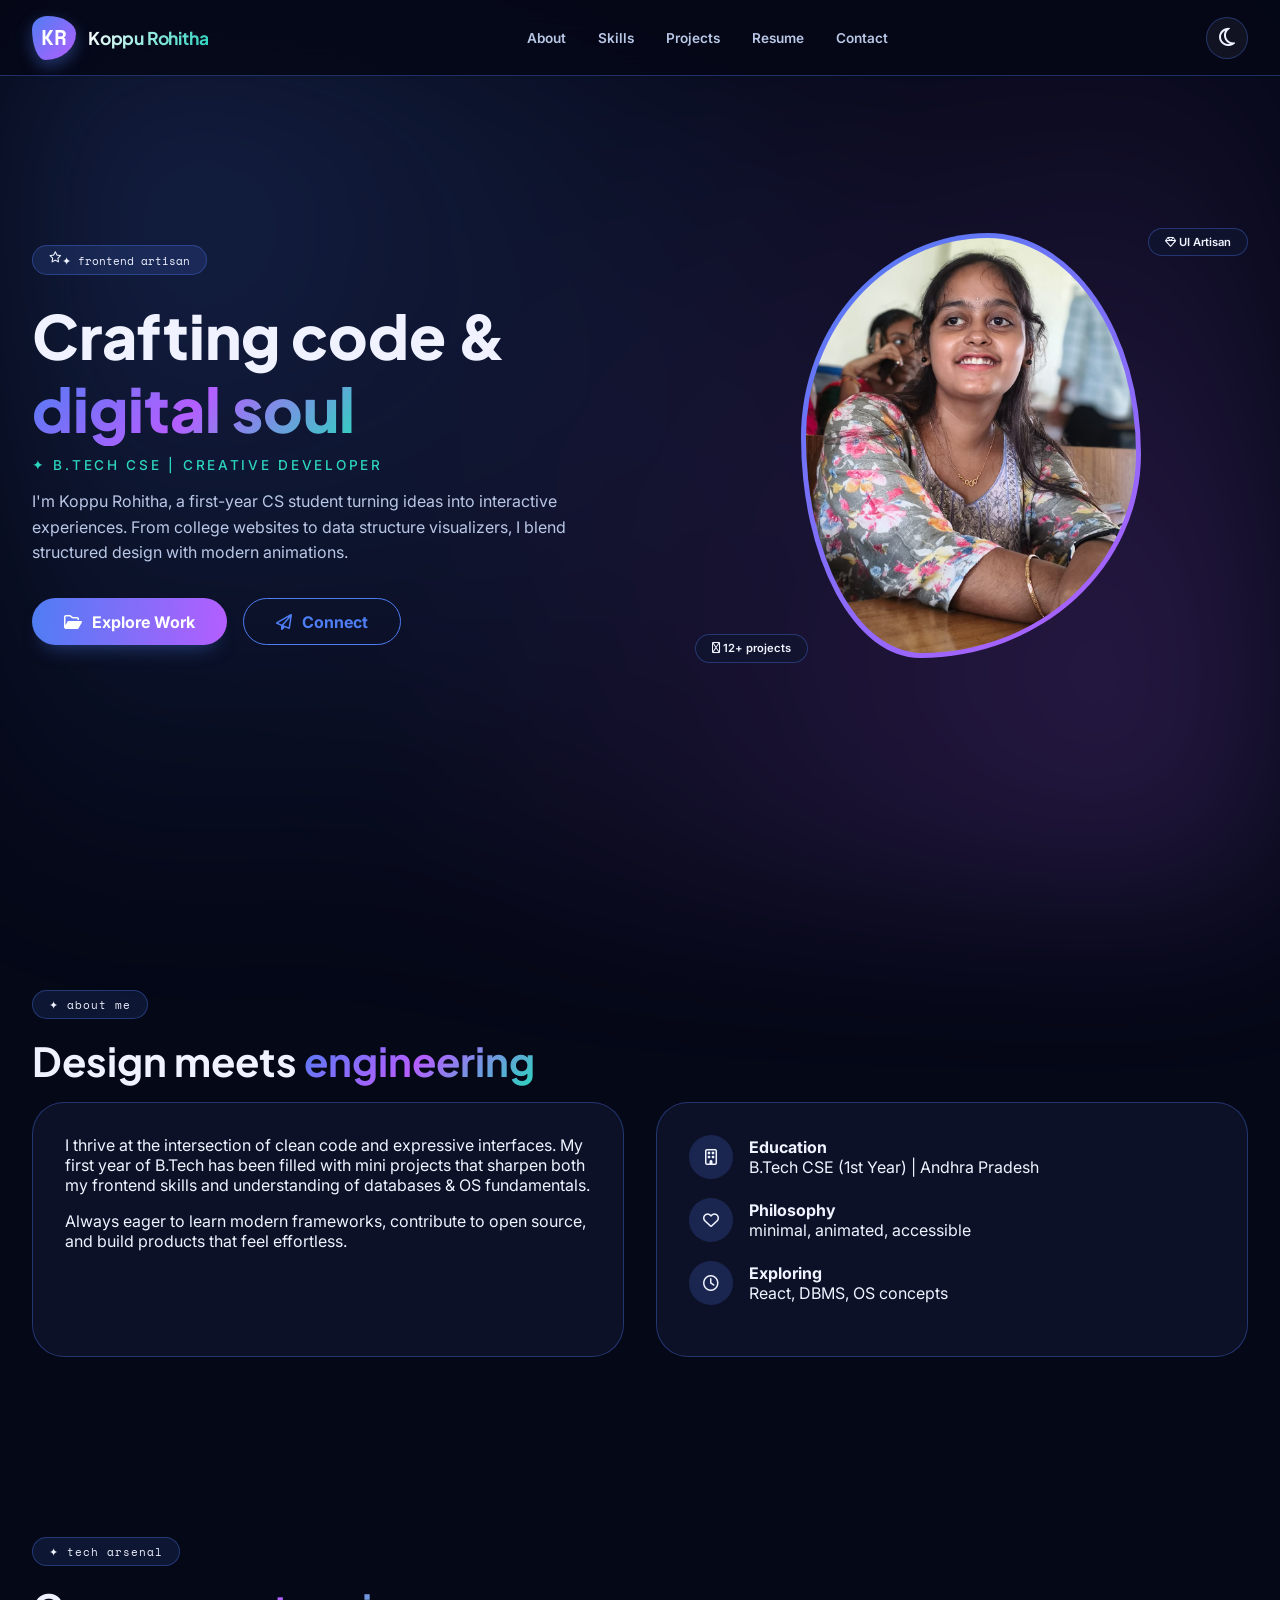
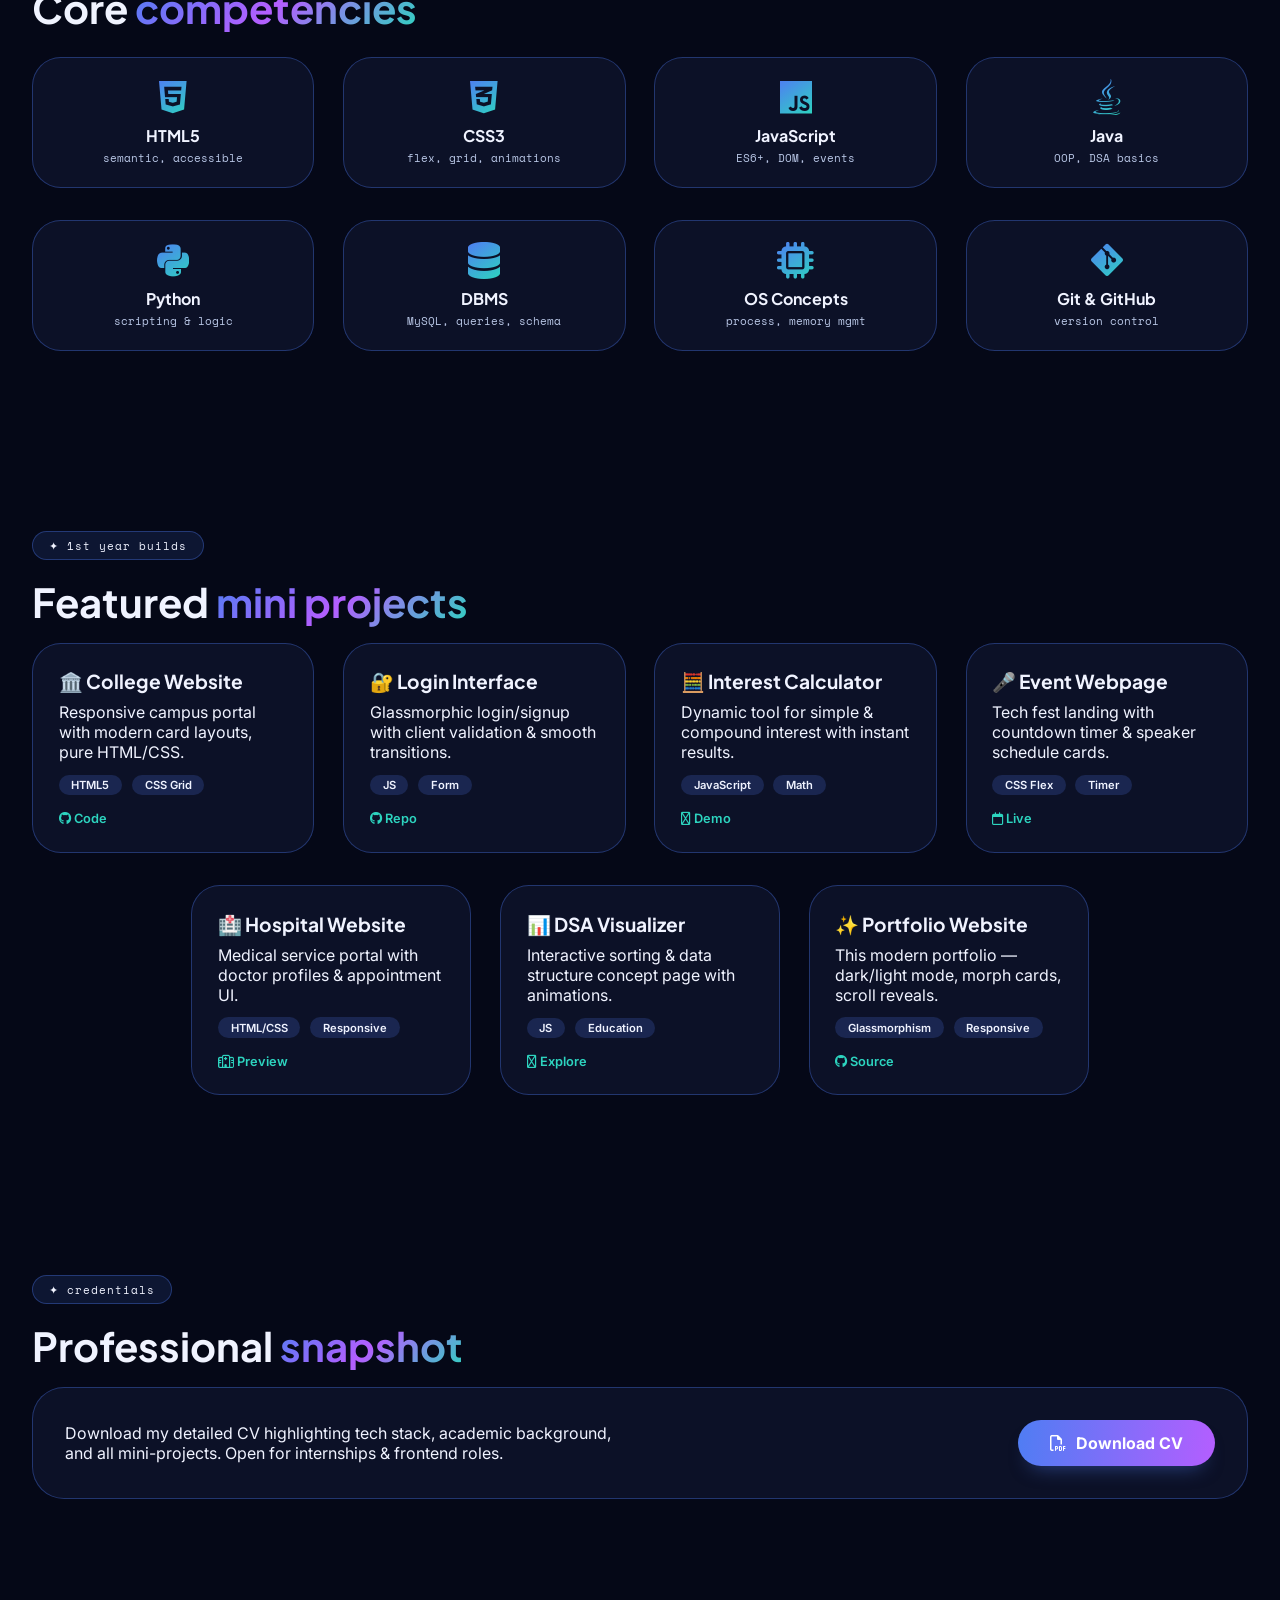
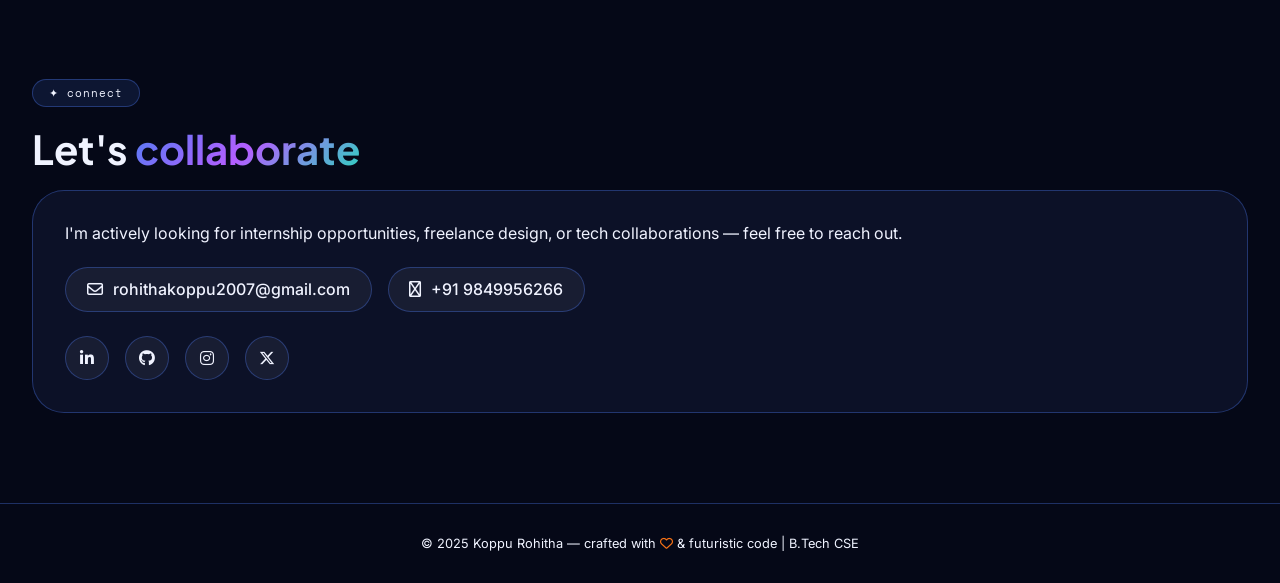
==== index.html @ 9c71c868 "Rename pro4.html to index.html" ====
<!DOCTYPE html>
<html lang="en">
<head>
  <meta charset="UTF-8">
  <meta name="viewport" content="width=device-width, initial-scale=1.0, viewport-fit=cover">
  <title>Koppu Rohitha | Visionary Portfolio</title>
  <!-- Fonts: modern mix (Plus Jakarta Sans for headings, Inter for body, Space Mono for tech) -->
  <link href="https://fonts.googleapis.com/css2?family=Inter:opsz,wght@14..32,300;14..32,400;14..32,500;14..32,600;14..32,700&family=Plus+Jakarta+Sans:wght@400;500;600;700;800&family=Space+Mono:wght@400;700&display=swap" rel="stylesheet">
  <link rel="stylesheet" href="https://cdnjs.cloudflare.com/ajax/libs/font-awesome/6.5.1/css/all.min.css">
  <style>
    * {
      margin: 0;
      padding: 0;
      box-sizing: border-box;
    }

    :root {
      --bg-deep: #050817;
      --bg-surface: #0c0f24;
      --card-bg: rgba(16, 22, 48, 0.7);
      --accent-primary: #4f7df3;
      --accent-glow: #b45eff;
      --accent-soft: #2dd4bf;
      --text-light: #f0f3ff;
      --text-muted: #b9c7e6;
      --border-light: rgba(79, 125, 243, 0.35);
      --nav-blur: rgba(5, 8, 23, 0.85);
      --shadow-xl: 0 20px 35px -10px rgba(0, 0, 0, 0.5);
      --transition: all 0.3s cubic-bezier(0.2, 0.9, 0.4, 1.1);
    }

    body.light {
      --bg-deep: #f1f5fe;
      --bg-surface: #ffffff;
      --card-bg: rgba(255, 255, 255, 0.9);
      --accent-primary: #3b5bdb;
      --accent-glow: #8b5cf6;
      --accent-soft: #0d9488;
      --text-light: #0f172a;
      --text-muted: #2c3e66;
      --border-light: rgba(59, 91, 219, 0.3);
      --nav-blur: rgba(241, 245, 254, 0.85);
    }

    body {
      font-family: 'Inter', sans-serif;
      background: var(--bg-deep);
      color: var(--text-light);
      transition: background 0.3s, color 0.2s;
      overflow-x: hidden;
      scroll-behavior: smooth;
    }

    /* animated background orbs */
    .orb-bg {
      position: fixed;
      width: 100%;
      height: 100%;
      top: 0;
      left: 0;
      z-index: 0;
      pointer-events: none;
      background: radial-gradient(circle at 15% 25%, rgba(79, 125, 243, 0.2), transparent 55%),
                  radial-gradient(circle at 88% 75%, rgba(180, 94, 255, 0.2), transparent 60%);
      filter: blur(85px);
    }

    .container {
      max-width: 1280px;
      margin: 0 auto;
      padding: 0 2rem;
      position: relative;
      z-index: 2;
    }

    /* navbar */
    .navbar {
      position: fixed;
      top: 0;
      left: 0;
      width: 100%;
      backdrop-filter: blur(20px);
      background: var(--nav-blur);
      border-bottom: 1px solid var(--border-light);
      z-index: 100;
      transition: var(--transition);
    }

    .nav-container {
      display: flex;
      justify-content: space-between;
      align-items: center;
      height: 75px;
    }

    .logo {
      display: flex;
      align-items: center;
      gap: 12px;
    }

    .logo-symbol {
      width: 44px;
      height: 44px;
      background: linear-gradient(135deg, var(--accent-primary), var(--accent-glow));
      border-radius: 35% 65% 70% 30% / 30% 40% 60% 70%;
      display: flex;
      align-items: center;
      justify-content: center;
      font-weight: 800;
      font-size: 1.3rem;
      font-family: 'Space Mono', monospace;
      color: white;
      box-shadow: 0 6px 16px rgba(79, 125, 243, 0.4);
    }

    .logo-text {
      font-weight: 700;
      letter-spacing: -0.2px;
      font-size: 1.1rem;
      background: linear-gradient(120deg, #fff, var(--accent-soft));
      -webkit-background-clip: text;
      background-clip: text;
      color: transparent;
      font-family: 'Plus Jakarta Sans', sans-serif;
    }

    .nav-links {
      display: flex;
      gap: 2rem;
    }

    .nav-links a {
      text-decoration: none;
      font-weight: 600;
      font-size: 0.85rem;
      color: var(--text-muted);
      transition: 0.2s;
      font-family: 'Inter', sans-serif;
    }

    .nav-links a:hover {
      color: var(--accent-primary);
    }

    .theme-toggle {
      background: rgba(255, 255, 255, 0.05);
      border: 1px solid var(--border-light);
      border-radius: 60px;
      width: 42px;
      height: 42px;
      display: flex;
      align-items: center;
      justify-content: center;
      cursor: pointer;
      font-size: 1.3rem;
      transition: 0.2s;
    }

    /* hero */
    .hero {
      min-height: 100vh;
      display: flex;
      align-items: center;
      padding-top: 80px;
    }

    .hero-grid {
      display: grid;
      grid-template-columns: 1fr 0.9fr;
      gap: 3rem;
      align-items: center;
    }

    .hero-badge {
      display: inline-flex;
      background: rgba(79, 125, 243, 0.15);
      padding: 0.35rem 1rem;
      border-radius: 60px;
      font-size: 0.7rem;
      border: 1px solid var(--border-light);
      font-family: 'Space Mono', monospace;
      margin-bottom: 1.5rem;
    }

    .hero-name {
      font-size: clamp(2.3rem, 6vw, 3.8rem);
      font-weight: 800;
      line-height: 1.2;
      margin-bottom: 0.75rem;
      font-family: 'Plus Jakarta Sans', sans-serif;
    }

    .gradient-text {
      background: linear-gradient(135deg, var(--accent-primary), var(--accent-glow), var(--accent-soft));
      -webkit-background-clip: text;
      background-clip: text;
      color: transparent;
    }

    .hero-role {
      font-size: 0.85rem;
      letter-spacing: 0.2em;
      text-transform: uppercase;
      color: var(--accent-soft);
      font-weight: 500;
      margin-bottom: 1rem;
    }

    .hero-desc {
      color: var(--text-muted);
      line-height: 1.6;
      margin-bottom: 2rem;
      max-width: 90%;
    }

    .btn-group {
      display: flex;
      gap: 1rem;
      flex-wrap: wrap;
    }

    .btn {
      padding: 0.8rem 2rem;
      border-radius: 50px;
      font-weight: 700;
      transition: 0.25s;
      text-decoration: none;
      display: inline-flex;
      align-items: center;
      gap: 10px;
      border: none;
      cursor: pointer;
      font-family: 'Inter', sans-serif;
    }

    .btn-primary {
      background: linear-gradient(95deg, var(--accent-primary), var(--accent-glow));
      color: white;
      box-shadow: 0 12px 20px -12px rgba(79, 125, 243, 0.5);
    }

    .btn-primary:hover {
      transform: translateY(-3px);
    }

    .btn-outline {
      border: 1.5px solid var(--accent-primary);
      background: transparent;
      color: var(--accent-primary);
    }

    .btn-outline:hover {
      background: rgba(79, 125, 243, 0.1);
    }

    /* morph image */
    .hero-media {
      position: relative;
    }

    .morph-card {
      width: 100%;
      max-width: 340px;
      margin: 0 auto;
      aspect-ratio: 4/5;
      background: linear-gradient(145deg, var(--accent-primary), var(--accent-glow));
      border-radius: 55% 45% 65% 35% / 48% 52% 48% 52%;
      padding: 5px;
      animation: float 5s ease-in-out infinite;
    }

    .morph-inner {
      width: 100%;
      height: 100%;
      border-radius: inherit;
      background: var(--bg-surface);
      overflow: hidden;
    }

    .morph-inner img {
      width: 100%;
      height: 100%;
      object-fit: cover;
    }

    @keyframes float {
      0% { transform: translateY(0px); }
      50% { transform: translateY(-10px); }
      100% { transform: translateY(0px); }
    }

    .floating-badge {
      position: absolute;
      background: var(--card-bg);
      backdrop-filter: blur(12px);
      border-radius: 40px;
      padding: 0.4rem 1rem;
      font-size: 0.7rem;
      border: 1px solid var(--border-light);
      font-weight: 600;
    }

    .badge-1 { top: -5px; right: 0px; }
    .badge-2 { bottom: -5px; left: 0px; }

    /* sections */
    section {
      padding: 90px 0;
    }

    .section-chip {
      display: inline-block;
      padding: 0.3rem 1rem;
      border-radius: 40px;
      background: rgba(79, 125, 243, 0.12);
      border: 1px solid var(--border-light);
      font-size: 0.7rem;
      font-family: 'Space Mono', monospace;
      letter-spacing: 1px;
      margin-bottom: 1rem;
    }

    .section-title {
      font-size: clamp(1.8rem, 4vw, 2.5rem);
      font-weight: 700;
      margin-bottom: 1rem;
      font-family: 'Plus Jakarta Sans', sans-serif;
    }

    /* about grid */
    .about-flex {
      display: grid;
      grid-template-columns: 1fr 1fr;
      gap: 2rem;
    }

    .glass-card {
      background: var(--card-bg);
      backdrop-filter: blur(14px);
      border-radius: 2rem;
      padding: 2rem;
      border: 1px solid var(--border-light);
      transition: transform 0.2s;
    }

    .glass-card:hover {
      transform: translateY(-5px);
    }

    .info-row {
      display: flex;
      align-items: center;
      gap: 1rem;
      margin-bottom: 1.2rem;
    }

    .info-icon {
      width: 44px;
      height: 44px;
      background: rgba(79, 125, 243, 0.2);
      border-radius: 30px;
      display: flex;
      align-items: center;
      justify-content: center;
    }

    /* SKILLS - EXACT 2 ROWS: 4 items each row using flex/grid */
    .skills-wrapper {
      display: flex;
      flex-direction: column;
      gap: 2rem;
      margin-top: 1.5rem;
    }

    .skill-row {
      display: grid;
      grid-template-columns: repeat(4, 1fr);
      gap: 1.8rem;
    }

    .skill-card {
      background: var(--card-bg);
      backdrop-filter: blur(8px);
      border: 1px solid var(--border-light);
      border-radius: 1.8rem;
      padding: 1.3rem 0.8rem;
      text-align: center;
      transition: all 0.2s;
    }

    .skill-card i {
      font-size: 2.3rem;
      background: linear-gradient(145deg, var(--accent-primary), var(--accent-soft));
      -webkit-background-clip: text;
      background-clip: text;
      color: transparent;
      margin-bottom: 0.6rem;
      display: inline-block;
    }

    .skill-card h4 {
      font-size: 1rem;
      font-weight: 700;
      margin-bottom: 0.2rem;
      font-family: 'Plus Jakarta Sans', sans-serif;
    }

    .skill-card p {
      font-size: 0.7rem;
      color: var(--text-muted);
      font-family: 'Space Mono', monospace;
    }

    /* PROJECTS: 4 in first row, then second row with 3 centered */
    .projects-container {
      display: flex;
      flex-direction: column;
      gap: 2rem;
      margin-top: 1rem;
    }

    .projects-row-top {
      display: grid;
      grid-template-columns: repeat(4, 1fr);
      gap: 1.8rem;
    }

    .projects-row-bottom {
      display: flex;
      justify-content: center;
      gap: 1.8rem;
      flex-wrap: wrap;
      max-width: 900px;
      margin: 0 auto;
      width: 100%;
    }

    .project-card {
      background: var(--card-bg);
      backdrop-filter: blur(12px);
      border-radius: 1.8rem;
      padding: 1.6rem;
      border: 1px solid var(--border-light);
      transition: 0.25s;
      width: 100%;
    }

    .projects-row-top .project-card {
      width: 100%;
    }

    .projects-row-bottom .project-card {
      flex: 1;
      min-width: 240px;
      max-width: 280px;
    }

    .project-card:hover {
      transform: translateY(-6px);
      border-color: var(--accent-primary);
    }

    .project-card h3 {
      font-size: 1.2rem;
      font-weight: 700;
      margin-bottom: 0.5rem;
      font-family: 'Plus Jakarta Sans', sans-serif;
    }

    .project-tags {
      display: flex;
      gap: 0.6rem;
      flex-wrap: wrap;
      margin: 0.8rem 0;
    }

    .tag {
      background: rgba(79, 125, 243, 0.2);
      border-radius: 40px;
      padding: 0.2rem 0.8rem;
      font-size: 0.7rem;
      font-weight: 600;
    }

    .project-links {
      display: flex;
      gap: 1rem;
      margin-top: 1rem;
    }

    .link-icon {
      text-decoration: none;
      color: var(--accent-soft);
      font-size: 0.8rem;
      font-weight: 600;
      transition: 0.2s;
    }

    /* resume & contact */
    .resume-card, .contact-card {
      background: var(--card-bg);
      backdrop-filter: blur(12px);
      border-radius: 2rem;
      padding: 2rem;
      border: 1px solid var(--border-light);
    }

    .resume-card {
      display: flex;
      justify-content: space-between;
      align-items: center;
      flex-wrap: wrap;
      gap: 1.5rem;
    }

    .contact-flex {
      display: flex;
      flex-wrap: wrap;
      gap: 1rem;
      margin: 1.5rem 0;
    }

    .contact-chip {
      background: rgba(255, 255, 255, 0.05);
      padding: 0.7rem 1.3rem;
      border-radius: 60px;
      display: inline-flex;
      align-items: center;
      gap: 10px;
      border: 1px solid var(--border-light);
      font-weight: 500;
    }

    .social-links {
      display: flex;
      gap: 1rem;
      margin-top: 1rem;
    }

    .social-icon {
      width: 44px;
      height: 44px;
      border-radius: 50%;
      background: rgba(255, 255, 255, 0.05);
      display: flex;
      align-items: center;
      justify-content: center;
      transition: 0.2s;
      color: var(--text-light);
      text-decoration: none;
      border: 1px solid var(--border-light);
    }

    .social-icon:hover {
      background: var(--accent-primary);
      transform: translateY(-3px);
    }

    footer {
      text-align: center;
      padding: 2rem;
      border-top: 1px solid var(--border-light);
      font-size: 0.8rem;
    }

    /* reveal animation */
    .reveal {
      opacity: 0;
      transform: translateY(30px);
      transition: opacity 0.7s ease, transform 0.6s ease;
    }
    .reveal.visible {
      opacity: 1;
      transform: translateY(0);
    }

    /* responsive */
    @media (max-width: 1000px) {
      .skill-row {
        grid-template-columns: repeat(2, 1fr);
        gap: 1.2rem;
      }
      .projects-row-top {
        grid-template-columns: repeat(2, 1fr);
      }
      .projects-row-bottom {
        flex-wrap: wrap;
      }
    }

    @media (max-width: 750px) {
      .skill-row {
        grid-template-columns: 1fr;
      }
      .projects-row-top {
        grid-template-columns: 1fr;
      }
      .hero-grid {
        grid-template-columns: 1fr;
        text-align: center;
      }
      .hero-desc { max-width: 100%; }
      .about-flex { grid-template-columns: 1fr; }
      .nav-links { display: none; }
      .resume-card { flex-direction: column; text-align: center; }
      .btn-group { justify-content: center; }
      .container { padding: 0 1.5rem; }
    }
  </style>
</head>
<body>
<div class="orb-bg"></div>

<nav class="navbar">
  <div class="container nav-container">
    <div class="logo">
      <div class="logo-symbol">KR</div>
      <div class="logo-text">Koppu Rohitha</div>
    </div>
    <div class="nav-links">
      <a href="#about">About</a>
      <a href="#skills">Skills</a>
      <a href="#projects">Projects</a>
      <a href="#resume">Resume</a>
      <a href="#contact">Contact</a>
    </div>
    <div class="theme-toggle" id="darkmodeToggle">
      <i class="fa-regular fa-moon"></i>
    </div>
  </div>
</nav>

<main>
  <!-- Hero Section -->
  <section id="hero" class="hero reveal">
    <div class="container hero-grid">
      <div>
        <div class="hero-badge"><i class="fa-regular fa-star"></i> ✦ frontend artisan</div>
        <h1 class="hero-name">Crafting code & <span class="gradient-text">digital soul</span></h1>
        <div class="hero-role">✦ B.TECH CSE | CREATIVE DEVELOPER</div>
        <p class="hero-desc">
          I'm Koppu Rohitha, a first-year CS student turning ideas into interactive experiences. From college websites to data structure visualizers, I blend structured design with modern animations.
        </p>
        <div class="btn-group">
          <a href="#projects" class="btn btn-primary"><i class="fa-regular fa-folder-open"></i> Explore Work</a>
          <a href="#contact" class="btn btn-outline"><i class="fa-regular fa-paper-plane"></i> Connect</a>
        </div>
      </div>
      <div class="hero-media">
        <div class="morph-card">
          <div class="morph-inner">
            <img src="picture5.jfif" alt="Rohitha portrait">
          </div>
        </div>
        <div class="floating-badge badge-1"><i class="fa-regular fa-gem"></i> UI Artisan</div>
        <div class="floating-badge badge-2"><i class="fa-regular fa-code"></i> 12+ projects</div>
      </div>
    </div>
  </section>

  <!-- About Section -->
  <section id="about" class="reveal">
    <div class="container">
      <div class="section-chip">✦ about me</div>
      <h2 class="section-title">Design meets <span class="gradient-text">engineering</span></h2>
      <div class="about-flex">
        <div class="glass-card">
          <p style="margin-bottom: 1rem;">I thrive at the intersection of clean code and expressive interfaces. My first year of B.Tech has been filled with mini projects that sharpen both my frontend skills and understanding of databases & OS fundamentals.</p>
          <p>Always eager to learn modern frameworks, contribute to open source, and build products that feel effortless.</p>
        </div>
        <div class="glass-card">
          <div class="info-row"><div class="info-icon"><i class="fa-regular fa-building"></i></div><div><strong>Education</strong><br>B.Tech CSE (1st Year) | Andhra Pradesh</div></div>
          <div class="info-row"><div class="info-icon"><i class="fa-regular fa-heart"></i></div><div><strong>Philosophy</strong><br>minimal, animated, accessible</div></div>
          <div class="info-row"><div class="info-icon"><i class="fa-regular fa-clock"></i></div><div><strong>Exploring</strong><br>React, DBMS, OS concepts</div></div>
        </div>
      </div>
    </div>
  </section>

  <!-- Skills: 2 rows - 4 skills each row -->
  <section id="skills" class="reveal">
    <div class="container">
      <div class="section-chip">✦ tech arsenal</div>
      <h2 class="section-title">Core <span class="gradient-text">competencies</span></h2>
      <div class="skills-wrapper">
        <div class="skill-row">
          <div class="skill-card"><i class="fa-brands fa-html5"></i><h4>HTML5</h4><p>semantic, accessible</p></div>
          <div class="skill-card"><i class="fa-brands fa-css3-alt"></i><h4>CSS3</h4><p>flex, grid, animations</p></div>
          <div class="skill-card"><i class="fa-brands fa-js"></i><h4>JavaScript</h4><p>ES6+, DOM, events</p></div>
          <div class="skill-card"><i class="fa-brands fa-java"></i><h4>Java</h4><p>OOP, DSA basics</p></div>
        </div>
        <div class="skill-row">
          <div class="skill-card"><i class="fa-brands fa-python"></i><h4>Python</h4><p>scripting & logic</p></div>
          <div class="skill-card"><i class="fa-solid fa-database"></i><h4>DBMS</h4><p>MySQL, queries, schema</p></div>
          <div class="skill-card"><i class="fa-solid fa-microchip"></i><h4>OS Concepts</h4><p>process, memory mgmt</p></div>
          <div class="skill-card"><i class="fa-brands fa-git-alt"></i><h4>Git & GitHub</h4><p>version control</p></div>
        </div>
      </div>
    </div>
  </section>

  <!-- Projects: 4 on top row, 3 centered on second row -->
  <section id="projects" class="reveal">
    <div class="container">
      <div class="section-chip">✦ 1st year builds</div>
      <h2 class="section-title">Featured <span class="gradient-text">mini projects</span></h2>
      <div class="projects-container">
        <!-- Row 1: 4 projects -->
        <div class="projects-row-top">
          <div class="project-card">
            <h3>🏛️ College Website</h3>
            <p>Responsive campus portal with modern card layouts, pure HTML/CSS.</p>
            <div class="project-tags"><span class="tag">HTML5</span><span class="tag">CSS Grid</span></div>
            <div class="project-links"><a href="#" class="link-icon"><i class="fa-brands fa-github"></i> Code</a></div>
          </div>
          <div class="project-card">
            <h3>🔐 Login Interface</h3>
            <p>Glassmorphic login/signup with client validation & smooth transitions.</p>
            <div class="project-tags"><span class="tag">JS</span><span class="tag">Form</span></div>
            <div class="project-links"><a href="#" class="link-icon"><i class="fa-brands fa-github"></i> Repo</a></div>
          </div>
          <div class="project-card">
            <h3>🧮 Interest Calculator</h3>
            <p>Dynamic tool for simple & compound interest with instant results.</p>
            <div class="project-tags"><span class="tag">JavaScript</span><span class="tag">Math</span></div>
            <div class="project-links"><a href="#" class="link-icon"><i class="fa-regular fa-calculator"></i> Demo</a></div>
          </div>
          <div class="project-card">
            <h3>🎤 Event Webpage</h3>
            <p>Tech fest landing with countdown timer & speaker schedule cards.</p>
            <div class="project-tags"><span class="tag">CSS Flex</span><span class="tag">Timer</span></div>
            <div class="project-links"><a href="#" class="link-icon"><i class="fa-regular fa-calendar"></i> Live</a></div>
          </div>
        </div>
        <!-- Row 2: 3 projects centered -->
        <div class="projects-row-bottom">
          <div class="project-card">
            <h3>🏥 Hospital Website</h3>
            <p>Medical service portal with doctor profiles & appointment UI.</p>
            <div class="project-tags"><span class="tag">HTML/CSS</span><span class="tag">Responsive</span></div>
            <div class="project-links"><a href="#" class="link-icon"><i class="fa-regular fa-hospital"></i> Preview</a></div>
          </div>
          <div class="project-card">
            <h3>📊 DSA Visualizer</h3>
            <p>Interactive sorting & data structure concept page with animations.</p>
            <div class="project-tags"><span class="tag">JS</span><span class="tag">Education</span></div>
            <div class="project-links"><a href="#" class="link-icon"><i class="fa-regular fa-diagram-project"></i> Explore</a></div>
          </div>
          <div class="project-card">
            <h3>✨ Portfolio Website</h3>
            <p>This modern portfolio — dark/light mode, morph cards, scroll reveals.</p>
            <div class="project-tags"><span class="tag">Glassmorphism</span><span class="tag">Responsive</span></div>
            <div class="project-links"><a href="#" class="link-icon"><i class="fa-brands fa-github"></i> Source</a></div>
          </div>
        </div>
      </div>
    </div>
  </section>

  <!-- Resume Section -->
  <section id="resume" class="reveal">
    <div class="container">
      <div class="section-chip">✦ credentials</div>
      <h2 class="section-title">Professional <span class="gradient-text">snapshot</span></h2>
      <div class="resume-card">
        <p style="max-width: 550px;">Download my detailed CV highlighting tech stack, academic background, and all mini-projects. Open for internships & frontend roles.</p>
        <a href="#" class="btn btn-primary" download><i class="fa-regular fa-file-pdf"></i> Download CV</a>
      </div>
    </div>
  </section>

  <!-- Contact with real email & phone -->
  <section id="contact" class="reveal">
    <div class="container">
      <div class="section-chip">✦ connect</div>
      <h2 class="section-title">Let's <span class="gradient-text">collaborate</span></h2>
      <div class="contact-card">
        <p>I'm actively looking for internship opportunities, freelance design, or tech collaborations — feel free to reach out.</p>
        <div class="contact-flex">
          <div class="contact-chip"><i class="fa-regular fa-envelope"></i> rohithakoppu2007@gmail.com</div>
          <div class="contact-chip"><i class="fa-regular fa-phone"></i> +91 9849956266</div>
        </div>
        <div class="social-links">
          <a href="#" class="social-icon"><i class="fa-brands fa-linkedin-in"></i></a>
          <a href="#" class="social-icon"><i class="fa-brands fa-github"></i></a>
          <a href="#" class="social-icon"><i class="fa-brands fa-instagram"></i></a>
          <a href="#" class="social-icon"><i class="fa-brands fa-x-twitter"></i></a>
        </div>
      </div>
    </div>
  </section>
</main>

<footer>
  <p>© 2025 Koppu Rohitha — crafted with <i class="fa-regular fa-heart" style="color: #f97316;"></i> & futuristic code | B.Tech CSE</p>
</footer>

<script>
  const toggleBtn = document.getElementById('darkmodeToggle');
  const body = document.body;
  const icon = toggleBtn.querySelector('i');
  if (localStorage.getItem('theme') === 'light') {
    body.classList.add('light');
    icon.className = 'fa-regular fa-sun';
  } else {
    icon.className = 'fa-regular fa-moon';
  }
  toggleBtn.addEventListener('click', () => {
    body.classList.toggle('light');
    if (body.classList.contains('light')) {
      icon.className = 'fa-regular fa-sun';
      localStorage.setItem('theme', 'light');
    } else {
      icon.className = 'fa-regular fa-moon';
      localStorage.setItem('theme', 'dark');
    }
  });

  const revealElements = document.querySelectorAll('.reveal');
  const observer = new IntersectionObserver((entries) => {
    entries.forEach(entry => {
      if (entry.isIntersecting) {
        entry.target.classList.add('visible');
        observer.unobserve(entry.target);
      }
    });
  }, { threshold: 0.1, rootMargin: "0px 0px -20px 0px" });
  revealElements.forEach(el => observer.observe(el));
</script>
</body>
</html>
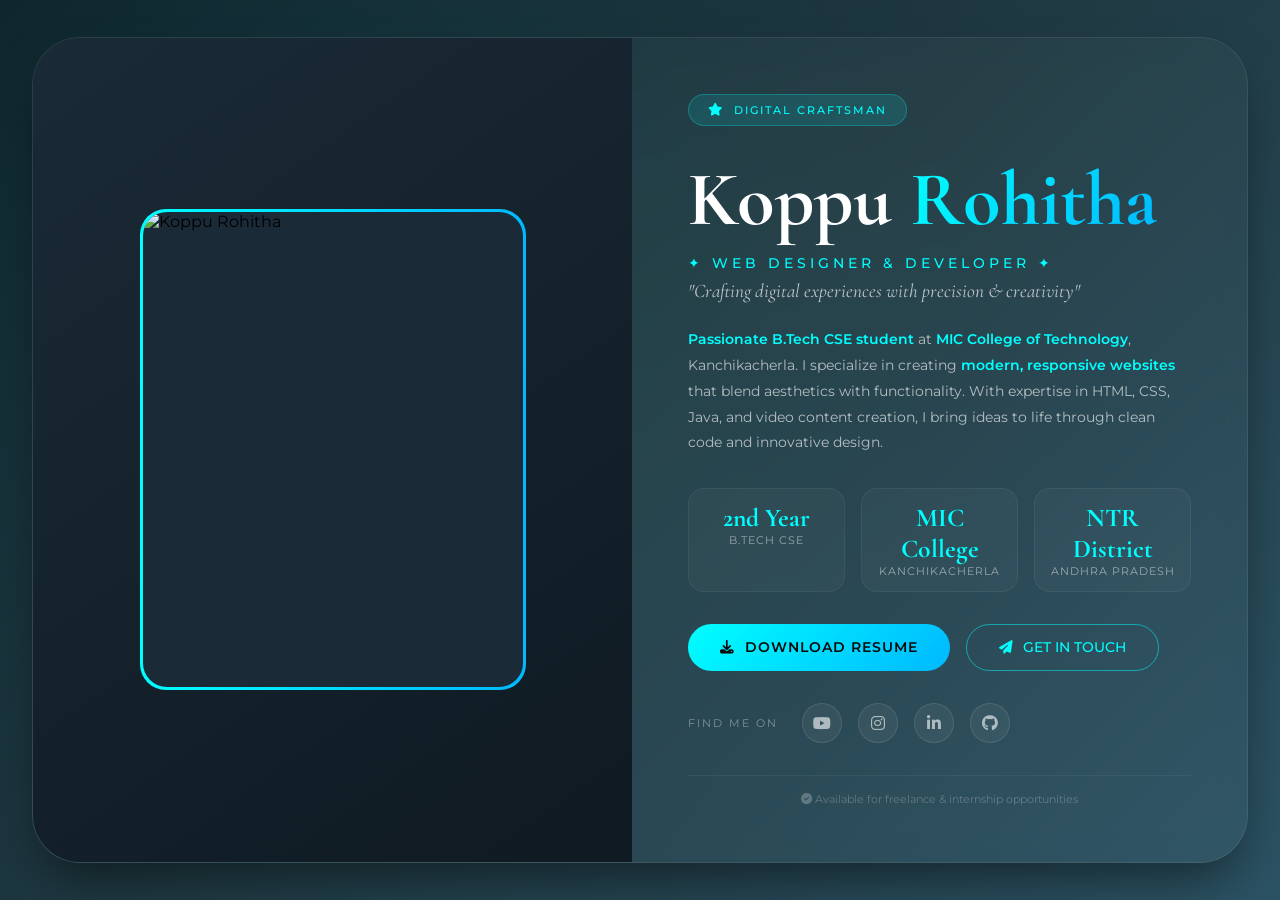
==== commit 63f0c73f: "Rename landpage/landingpage.html to index.html" ====
--- a/index.html
+++ b/index.html
@@ -3,9 +3,9 @@
 <head>
   <meta charset="UTF-8">
   <meta name="viewport" content="width=device-width, initial-scale=1.0, viewport-fit=cover">
-  <title>Koppu Rohitha | Visionary Portfolio</title>
-  <!-- Fonts: modern mix (Plus Jakarta Sans for headings, Inter for body, Space Mono for tech) -->
-  <link href="https://fonts.googleapis.com/css2?family=Inter:opsz,wght@14..32,300;14..32,400;14..32,500;14..32,600;14..32,700&family=Plus+Jakarta+Sans:wght@400;500;600;700;800&family=Space+Mono:wght@400;700&display=swap" rel="stylesheet">
+  <title>Koppu Rohitha | Web Designer & Developer</title>
+  <!-- Google Fonts - Premium Fonts -->
+  <link href="https://fonts.googleapis.com/css2?family=Cormorant+Garamond:wght@400;500;600;700&family=Montserrat:wght@300;400;500;600;700;800&display=swap" rel="stylesheet">
   <link rel="stylesheet" href="https://cdnjs.cloudflare.com/ajax/libs/font-awesome/6.5.1/css/all.min.css">
   <style>
     * {
@@ -14,819 +14,470 @@
       box-sizing: border-box;
     }
 
-    :root {
-      --bg-deep: #050817;
-      --bg-surface: #0c0f24;
-      --card-bg: rgba(16, 22, 48, 0.7);
-      --accent-primary: #4f7df3;
-      --accent-glow: #b45eff;
-      --accent-soft: #2dd4bf;
-      --text-light: #f0f3ff;
-      --text-muted: #b9c7e6;
-      --border-light: rgba(79, 125, 243, 0.35);
-      --nav-blur: rgba(5, 8, 23, 0.85);
-      --shadow-xl: 0 20px 35px -10px rgba(0, 0, 0, 0.5);
-      --transition: all 0.3s cubic-bezier(0.2, 0.9, 0.4, 1.1);
-    }
-
-    body.light {
-      --bg-deep: #f1f5fe;
-      --bg-surface: #ffffff;
-      --card-bg: rgba(255, 255, 255, 0.9);
-      --accent-primary: #3b5bdb;
-      --accent-glow: #8b5cf6;
-      --accent-soft: #0d9488;
-      --text-light: #0f172a;
-      --text-muted: #2c3e66;
-      --border-light: rgba(59, 91, 219, 0.3);
-      --nav-blur: rgba(241, 245, 254, 0.85);
-    }
-
     body {
-      font-family: 'Inter', sans-serif;
-      background: var(--bg-deep);
-      color: var(--text-light);
-      transition: background 0.3s, color 0.2s;
+      font-family: 'Montserrat', sans-serif;
+      background: #0A0A0A;
+      min-height: 100vh;
+      display: flex;
+      align-items: center;
+      justify-content: center;
+      position: relative;
       overflow-x: hidden;
-      scroll-behavior: smooth;
-    }
-
-    /* animated background orbs */
-    .orb-bg {
-      position: fixed;
-      width: 100%;
-      height: 100%;
-      top: 0;
-      left: 0;
-      z-index: 0;
-      pointer-events: none;
-      background: radial-gradient(circle at 15% 25%, rgba(79, 125, 243, 0.2), transparent 55%),
-                  radial-gradient(circle at 88% 75%, rgba(180, 94, 255, 0.2), transparent 60%);
-      filter: blur(85px);
-    }
-
-    .container {
-      max-width: 1280px;
-      margin: 0 auto;
-      padding: 0 2rem;
-      position: relative;
-      z-index: 2;
-    }
-
-    /* navbar */
-    .navbar {
+    }
+
+    /* premium animated background */
+    .bg-overlay {
       position: fixed;
       top: 0;
       left: 0;
       width: 100%;
-      backdrop-filter: blur(20px);
-      background: var(--nav-blur);
-      border-bottom: 1px solid var(--border-light);
-      z-index: 100;
-      transition: var(--transition);
-    }
-
-    .nav-container {
-      display: flex;
-      justify-content: space-between;
-      align-items: center;
-      height: 75px;
-    }
-
-    .logo {
-      display: flex;
-      align-items: center;
-      gap: 12px;
-    }
-
-    .logo-symbol {
-      width: 44px;
-      height: 44px;
-      background: linear-gradient(135deg, var(--accent-primary), var(--accent-glow));
-      border-radius: 35% 65% 70% 30% / 30% 40% 60% 70%;
+      height: 100%;
+      background: linear-gradient(135deg, #0F2027 0%, #203A43 50%, #2C5364 100%);
+      z-index: -2;
+    }
+
+    .bg-overlay::before {
+      content: '';
+      position: absolute;
+      top: 0;
+      left: 0;
+      width: 100%;
+      height: 100%;
+      background: radial-gradient(circle at 20% 30%, rgba(0, 255, 255, 0.05) 0%, transparent 60%);
+    }
+
+    /* main container */
+    .container {
+      width: 100%;
+      max-width: 1400px;
+      margin: 0 auto;
+      padding: 2rem;
+      position: relative;
+      z-index: 1;
+    }
+
+    /* main card - glass morphism */
+    .hero-card {
+      display: flex;
+      flex-wrap: wrap;
+      background: rgba(255, 255, 255, 0.03);
+      backdrop-filter: blur(12px);
+      border-radius: 48px;
+      overflow: hidden;
+      border: 1px solid rgba(255, 255, 255, 0.08);
+      box-shadow: 0 25px 50px -12px rgba(0, 0, 0, 0.5);
+    }
+
+    /* LEFT SIDE - IMAGE SECTION WITH ROTATING BORDER */
+    .image-section {
+      flex: 1;
+      background: linear-gradient(145deg, #1a2a36 0%, #0f1a22 100%);
       display: flex;
       align-items: center;
       justify-content: center;
-      font-weight: 800;
-      font-size: 1.3rem;
-      font-family: 'Space Mono', monospace;
-      color: white;
-      box-shadow: 0 6px 16px rgba(79, 125, 243, 0.4);
-    }
-
-    .logo-text {
+      padding: 3rem;
+      position: relative;
+    }
+
+    /* rotating border container */
+    .rotating-border {
+      position: relative;
+      width: 100%;
+      max-width: 380px;
+      border-radius: 24px;
+      cursor: pointer;
+    }
+
+    /* the rotating gradient line */
+    .rotating-border::before {
+      content: '';
+      position: absolute;
+      top: -3px;
+      left: -3px;
+      right: -3px;
+      bottom: -3px;
+      background: linear-gradient(90deg, #00ffff, #00b8ff, #00ffff, #00b8ff);
+      background-size: 300% 300%;
+      border-radius: 26px;
+      z-index: 0;
+      animation: rotateBorder 3s linear infinite;
+    }
+
+    /* inner image container */
+    .profile-img {
+      position: relative;
+      width: 100%;
+      border-radius: 24px;
+      overflow: hidden;
+      z-index: 1;
+      background: #1a2a36;
+      transition: transform 0.4s ease;
+    }
+
+    .profile-img:hover {
+      transform: scale(1.02);
+    }
+
+    .profile-img img {
+      width: 100%;
+      height: auto;
+      display: block;
+      object-fit: cover;
+      aspect-ratio: 4 / 5;
+    }
+
+    /* rotating animation */
+    @keyframes rotateBorder {
+      0% {
+        background-position: 0% 50%;
+      }
+      50% {
+        background-position: 100% 50%;
+      }
+      100% {
+        background-position: 0% 50%;
+      }
+    }
+
+    /* RIGHT SIDE - CONTENT */
+    .content-section {
+      flex: 1;
+      padding: 3.5rem;
+      display: flex;
+      flex-direction: column;
+      justify-content: center;
+    }
+
+    /* premium badge - cyan theme */
+    .premium-badge {
+      display: inline-flex;
+      align-items: center;
+      gap: 10px;
+      background: rgba(0, 255, 255, 0.12);
+      padding: 0.5rem 1.2rem;
+      border-radius: 50px;
+      font-size: 0.7rem;
+      font-weight: 500;
+      letter-spacing: 2px;
+      color: #00ffff;
+      margin-bottom: 2rem;
+      width: fit-content;
+      border: 1px solid rgba(0, 255, 255, 0.25);
+    }
+
+    .premium-badge i {
+      font-size: 0.8rem;
+    }
+
+    /* name with cyan highlight - CLICKABLE */
+    .name {
+      font-family: 'Cormorant Garamond', serif;
+      font-size: clamp(3rem, 6vw, 4.8rem);
       font-weight: 700;
-      letter-spacing: -0.2px;
-      font-size: 1.1rem;
-      background: linear-gradient(120deg, #fff, var(--accent-soft));
+      color: #FFFFFF;
+      line-height: 1.1;
+      margin-bottom: 0.75rem;
+    }
+
+    .highlight {
+      background: linear-gradient(120deg, #00ffff, #00b8ff);
       -webkit-background-clip: text;
       background-clip: text;
       color: transparent;
-      font-family: 'Plus Jakarta Sans', sans-serif;
-    }
-
-    .nav-links {
-      display: flex;
-      gap: 2rem;
-    }
-
-    .nav-links a {
+      display: inline-block;
+      cursor: pointer;
+      transition: opacity 0.3s;
+    }
+
+    .highlight:hover {
+      opacity: 0.8;
+    }
+
+    /* title */
+    .title-wrapper {
+      margin-bottom: 1.5rem;
+    }
+
+    .role {
+      font-size: 0.85rem;
+      font-weight: 500;
+      letter-spacing: 4px;
+      text-transform: uppercase;
+      color: #00ffff;
+      margin-bottom: 0.5rem;
+    }
+
+    .role-desc {
+      font-family: 'Cormorant Garamond', serif;
+      font-size: 1.2rem;
+      font-weight: 400;
+      color: rgba(255, 255, 255, 0.7);
+      font-style: italic;
+    }
+
+    /* description - cyan highlights */
+    .description {
+      color: rgba(255, 255, 255, 0.65);
+      line-height: 1.8;
+      margin-bottom: 2rem;
+      font-size: 0.9rem;
+    }
+
+    .description strong {
+      color: #00ffff;
+      font-weight: 600;
+    }
+
+    /* CLICKABLE LINKS in description */
+    .clickable-link {
+      color: #00ffff;
+      cursor: pointer;
       text-decoration: none;
+      transition: all 0.3s;
       font-weight: 600;
-      font-size: 0.85rem;
-      color: var(--text-muted);
-      transition: 0.2s;
-      font-family: 'Inter', sans-serif;
-    }
-
-    .nav-links a:hover {
-      color: var(--accent-primary);
-    }
-
-    .theme-toggle {
-      background: rgba(255, 255, 255, 0.05);
-      border: 1px solid var(--border-light);
-      border-radius: 60px;
-      width: 42px;
-      height: 42px;
-      display: flex;
-      align-items: center;
-      justify-content: center;
+    }
+
+    .clickable-link:hover {
+      text-decoration: underline;
+      opacity: 0.8;
+    }
+
+    /* info grid - ALL CLICKABLE */
+    .info-grid {
+      display: grid;
+      grid-template-columns: repeat(3, 1fr);
+      gap: 1rem;
+      margin-bottom: 2rem;
+    }
+
+    .info-item {
+      background: rgba(255, 255, 255, 0.03);
+      padding: 0.8rem;
+      border-radius: 16px;
+      border: 1px solid rgba(255, 255, 255, 0.05);
+      transition: all 0.3s;
       cursor: pointer;
-      font-size: 1.3rem;
-      transition: 0.2s;
-    }
-
-    /* hero */
-    .hero {
-      min-height: 100vh;
-      display: flex;
-      align-items: center;
-      padding-top: 80px;
-    }
-
-    .hero-grid {
-      display: grid;
-      grid-template-columns: 1fr 0.9fr;
-      gap: 3rem;
-      align-items: center;
-    }
-
-    .hero-badge {
-      display: inline-flex;
-      background: rgba(79, 125, 243, 0.15);
-      padding: 0.35rem 1rem;
-      border-radius: 60px;
+      text-align: center;
+    }
+
+    .info-item:hover {
+      background: rgba(0, 255, 255, 0.08);
+      border-color: rgba(0, 255, 255, 0.3);
+      transform: translateY(-3px);
+    }
+
+    .info-number {
+      font-family: 'Cormorant Garamond', serif;
+      font-size: 1.6rem;
+      font-weight: 700;
+      color: #00ffff;
+    }
+
+    .info-label {
       font-size: 0.7rem;
-      border: 1px solid var(--border-light);
-      font-family: 'Space Mono', monospace;
-      margin-bottom: 1.5rem;
-    }
-
-    .hero-name {
-      font-size: clamp(2.3rem, 6vw, 3.8rem);
-      font-weight: 800;
-      line-height: 1.2;
-      margin-bottom: 0.75rem;
-      font-family: 'Plus Jakarta Sans', sans-serif;
-    }
-
-    .gradient-text {
-      background: linear-gradient(135deg, var(--accent-primary), var(--accent-glow), var(--accent-soft));
-      -webkit-background-clip: text;
-      background-clip: text;
-      color: transparent;
-    }
-
-    .hero-role {
-      font-size: 0.85rem;
-      letter-spacing: 0.2em;
+      color: rgba(255, 255, 255, 0.5);
       text-transform: uppercase;
-      color: var(--accent-soft);
-      font-weight: 500;
-      margin-bottom: 1rem;
-    }
-
-    .hero-desc {
-      color: var(--text-muted);
-      line-height: 1.6;
-      margin-bottom: 2rem;
-      max-width: 90%;
-    }
-
-    .btn-group {
+      letter-spacing: 1px;
+    }
+
+    /* buttons - cyan theme */
+    .button-group {
       display: flex;
       gap: 1rem;
       flex-wrap: wrap;
-    }
-
-    .btn {
-      padding: 0.8rem 2rem;
+      margin-bottom: 2rem;
+    }
+
+    .btn-primary {
+      background: linear-gradient(135deg, #00ffff, #00b8ff);
+      border: none;
+      padding: 0.9rem 2rem;
       border-radius: 50px;
-      font-weight: 700;
-      transition: 0.25s;
+      font-weight: 600;
+      color: #0A0A0A;
       text-decoration: none;
       display: inline-flex;
       align-items: center;
       gap: 10px;
-      border: none;
-      cursor: pointer;
-      font-family: 'Inter', sans-serif;
-    }
-
-    .btn-primary {
-      background: linear-gradient(95deg, var(--accent-primary), var(--accent-glow));
-      color: white;
-      box-shadow: 0 12px 20px -12px rgba(79, 125, 243, 0.5);
+      transition: all 0.3s ease;
+      font-size: 0.85rem;
+      letter-spacing: 1px;
     }
 
     .btn-primary:hover {
       transform: translateY(-3px);
+      box-shadow: 0 10px 25px -5px rgba(0, 255, 255, 0.4);
     }
 
     .btn-outline {
-      border: 1.5px solid var(--accent-primary);
       background: transparent;
-      color: var(--accent-primary);
+      border: 1.5px solid rgba(0, 255, 255, 0.5);
+      padding: 0.9rem 2rem;
+      border-radius: 50px;
+      font-weight: 500;
+      color: #00ffff;
+      text-decoration: none;
+      display: inline-flex;
+      align-items: center;
+      gap: 10px;
+      transition: all 0.3s ease;
+      font-size: 0.85rem;
     }
 
     .btn-outline:hover {
-      background: rgba(79, 125, 243, 0.1);
-    }
-
-    /* morph image */
-    .hero-media {
-      position: relative;
-    }
-
-    .morph-card {
-      width: 100%;
-      max-width: 340px;
-      margin: 0 auto;
-      aspect-ratio: 4/5;
-      background: linear-gradient(145deg, var(--accent-primary), var(--accent-glow));
-      border-radius: 55% 45% 65% 35% / 48% 52% 48% 52%;
-      padding: 5px;
-      animation: float 5s ease-in-out infinite;
-    }
-
-    .morph-inner {
-      width: 100%;
-      height: 100%;
-      border-radius: inherit;
-      background: var(--bg-surface);
-      overflow: hidden;
-    }
-
-    .morph-inner img {
-      width: 100%;
-      height: 100%;
-      object-fit: cover;
-    }
-
-    @keyframes float {
-      0% { transform: translateY(0px); }
-      50% { transform: translateY(-10px); }
-      100% { transform: translateY(0px); }
-    }
-
-    .floating-badge {
-      position: absolute;
-      background: var(--card-bg);
-      backdrop-filter: blur(12px);
-      border-radius: 40px;
-      padding: 0.4rem 1rem;
+      background: rgba(0, 255, 255, 0.1);
+      border-color: #00ffff;
+      transform: translateY(-2px);
+    }
+
+    /* social links - cyan on hover */
+    .social-section {
+      display: flex;
+      align-items: center;
+      gap: 1.5rem;
+      flex-wrap: wrap;
+    }
+
+    .social-text {
       font-size: 0.7rem;
-      border: 1px solid var(--border-light);
-      font-weight: 600;
-    }
-
-    .badge-1 { top: -5px; right: 0px; }
-    .badge-2 { bottom: -5px; left: 0px; }
-
-    /* sections */
-    section {
-      padding: 90px 0;
-    }
-
-    .section-chip {
-      display: inline-block;
-      padding: 0.3rem 1rem;
-      border-radius: 40px;
-      background: rgba(79, 125, 243, 0.12);
-      border: 1px solid var(--border-light);
+      color: rgba(255, 255, 255, 0.4);
+      letter-spacing: 2px;
+    }
+
+    .social-icons {
+      display: flex;
+      gap: 1rem;
+    }
+
+    .social-icons a {
+      width: 40px;
+      height: 40px;
+      background: rgba(255, 255, 255, 0.05);
+      border-radius: 50%;
+      display: flex;
+      align-items: center;
+      justify-content: center;
+      color: rgba(255, 255, 255, 0.6);
+      font-size: 1rem;
+      transition: all 0.3s ease;
+      text-decoration: none;
+      border: 1px solid rgba(255, 255, 255, 0.1);
+    }
+
+    .social-icons a:hover {
+      background: #00ffff;
+      color: #0A0A0A;
+      transform: translateY(-3px);
+      border-color: #00ffff;
+    }
+
+    /* footer */
+    .footer-text {
+      margin-top: 2rem;
+      padding-top: 1rem;
       font-size: 0.7rem;
-      font-family: 'Space Mono', monospace;
-      letter-spacing: 1px;
-      margin-bottom: 1rem;
-    }
-
-    .section-title {
-      font-size: clamp(1.8rem, 4vw, 2.5rem);
-      font-weight: 700;
-      margin-bottom: 1rem;
-      font-family: 'Plus Jakarta Sans', sans-serif;
-    }
-
-    /* about grid */
-    .about-flex {
-      display: grid;
-      grid-template-columns: 1fr 1fr;
-      gap: 2rem;
-    }
-
-    .glass-card {
-      background: var(--card-bg);
-      backdrop-filter: blur(14px);
-      border-radius: 2rem;
-      padding: 2rem;
-      border: 1px solid var(--border-light);
-      transition: transform 0.2s;
-    }
-
-    .glass-card:hover {
-      transform: translateY(-5px);
-    }
-
-    .info-row {
-      display: flex;
-      align-items: center;
-      gap: 1rem;
-      margin-bottom: 1.2rem;
-    }
-
-    .info-icon {
-      width: 44px;
-      height: 44px;
-      background: rgba(79, 125, 243, 0.2);
-      border-radius: 30px;
-      display: flex;
-      align-items: center;
-      justify-content: center;
-    }
-
-    /* SKILLS - EXACT 2 ROWS: 4 items each row using flex/grid */
-    .skills-wrapper {
-      display: flex;
-      flex-direction: column;
-      gap: 2rem;
-      margin-top: 1.5rem;
-    }
-
-    .skill-row {
-      display: grid;
-      grid-template-columns: repeat(4, 1fr);
-      gap: 1.8rem;
-    }
-
-    .skill-card {
-      background: var(--card-bg);
-      backdrop-filter: blur(8px);
-      border: 1px solid var(--border-light);
-      border-radius: 1.8rem;
-      padding: 1.3rem 0.8rem;
+      color: rgba(255, 255, 255, 0.25);
       text-align: center;
-      transition: all 0.2s;
-    }
-
-    .skill-card i {
-      font-size: 2.3rem;
-      background: linear-gradient(145deg, var(--accent-primary), var(--accent-soft));
-      -webkit-background-clip: text;
-      background-clip: text;
-      color: transparent;
-      margin-bottom: 0.6rem;
-      display: inline-block;
-    }
-
-    .skill-card h4 {
-      font-size: 1rem;
-      font-weight: 700;
-      margin-bottom: 0.2rem;
-      font-family: 'Plus Jakarta Sans', sans-serif;
-    }
-
-    .skill-card p {
-      font-size: 0.7rem;
-      color: var(--text-muted);
-      font-family: 'Space Mono', monospace;
-    }
-
-    /* PROJECTS: 4 in first row, then second row with 3 centered */
-    .projects-container {
-      display: flex;
-      flex-direction: column;
-      gap: 2rem;
-      margin-top: 1rem;
-    }
-
-    .projects-row-top {
-      display: grid;
-      grid-template-columns: repeat(4, 1fr);
-      gap: 1.8rem;
-    }
-
-    .projects-row-bottom {
-      display: flex;
-      justify-content: center;
-      gap: 1.8rem;
-      flex-wrap: wrap;
-      max-width: 900px;
-      margin: 0 auto;
-      width: 100%;
-    }
-
-    .project-card {
-      background: var(--card-bg);
-      backdrop-filter: blur(12px);
-      border-radius: 1.8rem;
-      padding: 1.6rem;
-      border: 1px solid var(--border-light);
-      transition: 0.25s;
-      width: 100%;
-    }
-
-    .projects-row-top .project-card {
-      width: 100%;
-    }
-
-    .projects-row-bottom .project-card {
-      flex: 1;
-      min-width: 240px;
-      max-width: 280px;
-    }
-
-    .project-card:hover {
-      transform: translateY(-6px);
-      border-color: var(--accent-primary);
-    }
-
-    .project-card h3 {
-      font-size: 1.2rem;
-      font-weight: 700;
-      margin-bottom: 0.5rem;
-      font-family: 'Plus Jakarta Sans', sans-serif;
-    }
-
-    .project-tags {
-      display: flex;
-      gap: 0.6rem;
-      flex-wrap: wrap;
-      margin: 0.8rem 0;
-    }
-
-    .tag {
-      background: rgba(79, 125, 243, 0.2);
-      border-radius: 40px;
-      padding: 0.2rem 0.8rem;
-      font-size: 0.7rem;
-      font-weight: 600;
-    }
-
-    .project-links {
-      display: flex;
-      gap: 1rem;
-      margin-top: 1rem;
-    }
-
-    .link-icon {
-      text-decoration: none;
-      color: var(--accent-soft);
-      font-size: 0.8rem;
-      font-weight: 600;
-      transition: 0.2s;
-    }
-
-    /* resume & contact */
-    .resume-card, .contact-card {
-      background: var(--card-bg);
-      backdrop-filter: blur(12px);
-      border-radius: 2rem;
-      padding: 2rem;
-      border: 1px solid var(--border-light);
-    }
-
-    .resume-card {
-      display: flex;
-      justify-content: space-between;
-      align-items: center;
-      flex-wrap: wrap;
-      gap: 1.5rem;
-    }
-
-    .contact-flex {
-      display: flex;
-      flex-wrap: wrap;
-      gap: 1rem;
-      margin: 1.5rem 0;
-    }
-
-    .contact-chip {
-      background: rgba(255, 255, 255, 0.05);
-      padding: 0.7rem 1.3rem;
-      border-radius: 60px;
-      display: inline-flex;
-      align-items: center;
-      gap: 10px;
-      border: 1px solid var(--border-light);
-      font-weight: 500;
-    }
-
-    .social-links {
-      display: flex;
-      gap: 1rem;
-      margin-top: 1rem;
-    }
-
-    .social-icon {
-      width: 44px;
-      height: 44px;
-      border-radius: 50%;
-      background: rgba(255, 255, 255, 0.05);
-      display: flex;
-      align-items: center;
-      justify-content: center;
-      transition: 0.2s;
-      color: var(--text-light);
-      text-decoration: none;
-      border: 1px solid var(--border-light);
-    }
-
-    .social-icon:hover {
-      background: var(--accent-primary);
-      transform: translateY(-3px);
-    }
-
-    footer {
-      text-align: center;
-      padding: 2rem;
-      border-top: 1px solid var(--border-light);
-      font-size: 0.8rem;
-    }
-
-    /* reveal animation */
-    .reveal {
-      opacity: 0;
-      transform: translateY(30px);
-      transition: opacity 0.7s ease, transform 0.6s ease;
-    }
-    .reveal.visible {
-      opacity: 1;
-      transform: translateY(0);
+      border-top: 1px solid rgba(255, 255, 255, 0.05);
     }
 
     /* responsive */
-    @media (max-width: 1000px) {
-      .skill-row {
+    @media (max-width: 900px) {
+      .container {
+        padding: 1rem;
+      }
+      .hero-card {
+        flex-direction: column;
+        border-radius: 32px;
+      }
+      .image-section {
+        padding: 2rem;
+      }
+      .content-section {
+        padding: 2rem;
+      }
+      .info-grid {
         grid-template-columns: repeat(2, 1fr);
-        gap: 1.2rem;
-      }
-      .projects-row-top {
-        grid-template-columns: repeat(2, 1fr);
-      }
-      .projects-row-bottom {
-        flex-wrap: wrap;
-      }
-    }
-
-    @media (max-width: 750px) {
-      .skill-row {
-        grid-template-columns: 1fr;
-      }
-      .projects-row-top {
-        grid-template-columns: 1fr;
-      }
-      .hero-grid {
-        grid-template-columns: 1fr;
-        text-align: center;
-      }
-      .hero-desc { max-width: 100%; }
-      .about-flex { grid-template-columns: 1fr; }
-      .nav-links { display: none; }
-      .resume-card { flex-direction: column; text-align: center; }
-      .btn-group { justify-content: center; }
-      .container { padding: 0 1.5rem; }
+      }
     }
   </style>
 </head>
 <body>
-<div class="orb-bg"></div>
-
-<nav class="navbar">
-  <div class="container nav-container">
-    <div class="logo">
-      <div class="logo-symbol">KR</div>
-      <div class="logo-text">Koppu Rohitha</div>
-    </div>
-    <div class="nav-links">
-      <a href="#about">About</a>
-      <a href="#skills">Skills</a>
-      <a href="#projects">Projects</a>
-      <a href="#resume">Resume</a>
-      <a href="#contact">Contact</a>
-    </div>
-    <div class="theme-toggle" id="darkmodeToggle">
-      <i class="fa-regular fa-moon"></i>
+  <div class="bg-overlay"></div>
+  
+  <div class="container">
+    <div class="hero-card">
+      <!-- LEFT: IMAGE WITH ROTATING BORDER - CLICKABLE -->
+      <div class="image-section">
+        <div class="rotating-border" onclick="window.open('https://www.instagram.com/rohitha_koppu/?igsh=MTEyZzVybXVvemppdg%3D%3D', '_blank')">
+          <div class="profile-img">
+            <img src="picture.jpeg" alt="Koppu Rohitha">
+          </div>
+        </div>
+      </div>
+
+      <!-- RIGHT: CONTENT SECTION -->
+      <div class="content-section">
+        <div class="premium-badge">
+          <i class="fas fa-star"></i> DIGITAL CRAFTSMAN
+        </div>
+        
+        <h1 class="name">
+          Koppu <span class="highlight" onclick="window.open('https://rohithakoppu.github.io/CODSOFT/portfolio/', '_blank')">Rohitha</span>
+        </h1>
+        
+        <div class="title-wrapper">
+          <div class="role">✦ WEB DESIGNER & DEVELOPER ✦</div>
+          <div class="role-desc">"Crafting digital experiences with precision & creativity"</div>
+        </div>
+        
+        <p class="description">
+          <strong>Passionate B.Tech CSE student</strong> at 
+          <strong class="clickable-link" onclick="window.open('https://www.mictech.edu.in/', '_blank')">MIC College of Technology</strong>, Kanchikacherla. 
+          I specialize in creating <strong>modern, responsive websites</strong> that blend aesthetics with functionality. 
+          With expertise in HTML, CSS, Java, and video content creation, I bring ideas to life through clean code and innovative design.
+        </p>
+
+        <div class="info-grid">
+          <div class="info-item" onclick="window.open('https://www.miccollege.ac.in/', '_blank')">
+            <div class="info-number">2nd Year</div>
+            <div class="info-label">B.Tech CSE</div>
+          </div>
+          <div class="info-item" onclick="window.open('https://miccollege.ac.in/', '_blank')">
+            <div class="info-number">MIC College</div>
+            <div class="info-label">Kanchikacherla</div>
+          </div>
+          <div class="info-item" onclick="window.open('https://www.google.com/maps/place/NTR+district,+Andhra+Pradesh/@16.6,80.5,10z', '_blank')">
+        
+            <div class="info-number">NTR District</div>
+            <div class="info-label">Andhra Pradesh</div>
+          </div>
+        </div>
+
+        <div class="button-group">
+          <a href="resume.jpeg" class="btn-primary" download>
+            <i class="fas fa-download"></i> DOWNLOAD RESUME
+          </a>
+          <a href="#" class="btn-outline">
+            <i class="fas fa-paper-plane"></i> GET IN TOUCH
+          </a>
+        </div>
+
+        <div class="social-section">
+          <span class="social-text">FIND ME ON</span>
+          <div class="social-icons">
+            <a href="https://youtube.com/@learnwithus.studyhub?si=nJgYNiW1tykBo0RB" target="_blank"><i class="fab fa-youtube"></i></a>
+            <a href="https://www.instagram.com/rohitha_koppu/?igsh=MTEyZzVybXVvemppdg%3D%3D#" target="_blank"><i class="fab fa-instagram"></i></a>
+            <a href="https://www.linkedin.com/in/rohitha-koppu-484767383?utm_source=share_via&utm_content=profile&utm_medium=member_android" target="_blank"><i class="fab fa-linkedin-in"></i></a>
+            <a href="https://github.com/rohithakoppu" target="_blank"><i class="fab fa-github"></i></a>
+          </div>
+        </div>
+
+        <div class="footer-text">
+          <i class="fas fa-check-circle"></i> Available for freelance & internship opportunities
+        </div>
+      </div>
     </div>
   </div>
-</nav>
-
-<main>
-  <!-- Hero Section -->
-  <section id="hero" class="hero reveal">
-    <div class="container hero-grid">
-      <div>
-        <div class="hero-badge"><i class="fa-regular fa-star"></i> ✦ frontend artisan</div>
-        <h1 class="hero-name">Crafting code & <span class="gradient-text">digital soul</span></h1>
-        <div class="hero-role">✦ B.TECH CSE | CREATIVE DEVELOPER</div>
-        <p class="hero-desc">
-          I'm Koppu Rohitha, a first-year CS student turning ideas into interactive experiences. From college websites to data structure visualizers, I blend structured design with modern animations.
-        </p>
-        <div class="btn-group">
-          <a href="#projects" class="btn btn-primary"><i class="fa-regular fa-folder-open"></i> Explore Work</a>
-          <a href="#contact" class="btn btn-outline"><i class="fa-regular fa-paper-plane"></i> Connect</a>
-        </div>
-      </div>
-      <div class="hero-media">
-        <div class="morph-card">
-          <div class="morph-inner">
-            <img src="picture5.jfif" alt="Rohitha portrait">
-          </div>
-        </div>
-        <div class="floating-badge badge-1"><i class="fa-regular fa-gem"></i> UI Artisan</div>
-        <div class="floating-badge badge-2"><i class="fa-regular fa-code"></i> 12+ projects</div>
-      </div>
-    </div>
-  </section>
-
-  <!-- About Section -->
-  <section id="about" class="reveal">
-    <div class="container">
-      <div class="section-chip">✦ about me</div>
-      <h2 class="section-title">Design meets <span class="gradient-text">engineering</span></h2>
-      <div class="about-flex">
-        <div class="glass-card">
-          <p style="margin-bottom: 1rem;">I thrive at the intersection of clean code and expressive interfaces. My first year of B.Tech has been filled with mini projects that sharpen both my frontend skills and understanding of databases & OS fundamentals.</p>
-          <p>Always eager to learn modern frameworks, contribute to open source, and build products that feel effortless.</p>
-        </div>
-        <div class="glass-card">
-          <div class="info-row"><div class="info-icon"><i class="fa-regular fa-building"></i></div><div><strong>Education</strong><br>B.Tech CSE (1st Year) | Andhra Pradesh</div></div>
-          <div class="info-row"><div class="info-icon"><i class="fa-regular fa-heart"></i></div><div><strong>Philosophy</strong><br>minimal, animated, accessible</div></div>
-          <div class="info-row"><div class="info-icon"><i class="fa-regular fa-clock"></i></div><div><strong>Exploring</strong><br>React, DBMS, OS concepts</div></div>
-        </div>
-      </div>
-    </div>
-  </section>
-
-  <!-- Skills: 2 rows - 4 skills each row -->
-  <section id="skills" class="reveal">
-    <div class="container">
-      <div class="section-chip">✦ tech arsenal</div>
-      <h2 class="section-title">Core <span class="gradient-text">competencies</span></h2>
-      <div class="skills-wrapper">
-        <div class="skill-row">
-          <div class="skill-card"><i class="fa-brands fa-html5"></i><h4>HTML5</h4><p>semantic, accessible</p></div>
-          <div class="skill-card"><i class="fa-brands fa-css3-alt"></i><h4>CSS3</h4><p>flex, grid, animations</p></div>
-          <div class="skill-card"><i class="fa-brands fa-js"></i><h4>JavaScript</h4><p>ES6+, DOM, events</p></div>
-          <div class="skill-card"><i class="fa-brands fa-java"></i><h4>Java</h4><p>OOP, DSA basics</p></div>
-        </div>
-        <div class="skill-row">
-          <div class="skill-card"><i class="fa-brands fa-python"></i><h4>Python</h4><p>scripting & logic</p></div>
-          <div class="skill-card"><i class="fa-solid fa-database"></i><h4>DBMS</h4><p>MySQL, queries, schema</p></div>
-          <div class="skill-card"><i class="fa-solid fa-microchip"></i><h4>OS Concepts</h4><p>process, memory mgmt</p></div>
-          <div class="skill-card"><i class="fa-brands fa-git-alt"></i><h4>Git & GitHub</h4><p>version control</p></div>
-        </div>
-      </div>
-    </div>
-  </section>
-
-  <!-- Projects: 4 on top row, 3 centered on second row -->
-  <section id="projects" class="reveal">
-    <div class="container">
-      <div class="section-chip">✦ 1st year builds</div>
-      <h2 class="section-title">Featured <span class="gradient-text">mini projects</span></h2>
-      <div class="projects-container">
-        <!-- Row 1: 4 projects -->
-        <div class="projects-row-top">
-          <div class="project-card">
-            <h3>🏛️ College Website</h3>
-            <p>Responsive campus portal with modern card layouts, pure HTML/CSS.</p>
-            <div class="project-tags"><span class="tag">HTML5</span><span class="tag">CSS Grid</span></div>
-            <div class="project-links"><a href="#" class="link-icon"><i class="fa-brands fa-github"></i> Code</a></div>
-          </div>
-          <div class="project-card">
-            <h3>🔐 Login Interface</h3>
-            <p>Glassmorphic login/signup with client validation & smooth transitions.</p>
-            <div class="project-tags"><span class="tag">JS</span><span class="tag">Form</span></div>
-            <div class="project-links"><a href="#" class="link-icon"><i class="fa-brands fa-github"></i> Repo</a></div>
-          </div>
-          <div class="project-card">
-            <h3>🧮 Interest Calculator</h3>
-            <p>Dynamic tool for simple & compound interest with instant results.</p>
-            <div class="project-tags"><span class="tag">JavaScript</span><span class="tag">Math</span></div>
-            <div class="project-links"><a href="#" class="link-icon"><i class="fa-regular fa-calculator"></i> Demo</a></div>
-          </div>
-          <div class="project-card">
-            <h3>🎤 Event Webpage</h3>
-            <p>Tech fest landing with countdown timer & speaker schedule cards.</p>
-            <div class="project-tags"><span class="tag">CSS Flex</span><span class="tag">Timer</span></div>
-            <div class="project-links"><a href="#" class="link-icon"><i class="fa-regular fa-calendar"></i> Live</a></div>
-          </div>
-        </div>
-        <!-- Row 2: 3 projects centered -->
-        <div class="projects-row-bottom">
-          <div class="project-card">
-            <h3>🏥 Hospital Website</h3>
-            <p>Medical service portal with doctor profiles & appointment UI.</p>
-            <div class="project-tags"><span class="tag">HTML/CSS</span><span class="tag">Responsive</span></div>
-            <div class="project-links"><a href="#" class="link-icon"><i class="fa-regular fa-hospital"></i> Preview</a></div>
-          </div>
-          <div class="project-card">
-            <h3>📊 DSA Visualizer</h3>
-            <p>Interactive sorting & data structure concept page with animations.</p>
-            <div class="project-tags"><span class="tag">JS</span><span class="tag">Education</span></div>
-            <div class="project-links"><a href="#" class="link-icon"><i class="fa-regular fa-diagram-project"></i> Explore</a></div>
-          </div>
-          <div class="project-card">
-            <h3>✨ Portfolio Website</h3>
-            <p>This modern portfolio — dark/light mode, morph cards, scroll reveals.</p>
-            <div class="project-tags"><span class="tag">Glassmorphism</span><span class="tag">Responsive</span></div>
-            <div class="project-links"><a href="#" class="link-icon"><i class="fa-brands fa-github"></i> Source</a></div>
-          </div>
-        </div>
-      </div>
-    </div>
-  </section>
-
-  <!-- Resume Section -->
-  <section id="resume" class="reveal">
-    <div class="container">
-      <div class="section-chip">✦ credentials</div>
-      <h2 class="section-title">Professional <span class="gradient-text">snapshot</span></h2>
-      <div class="resume-card">
-        <p style="max-width: 550px;">Download my detailed CV highlighting tech stack, academic background, and all mini-projects. Open for internships & frontend roles.</p>
-        <a href="#" class="btn btn-primary" download><i class="fa-regular fa-file-pdf"></i> Download CV</a>
-      </div>
-    </div>
-  </section>
-
-  <!-- Contact with real email & phone -->
-  <section id="contact" class="reveal">
-    <div class="container">
-      <div class="section-chip">✦ connect</div>
-      <h2 class="section-title">Let's <span class="gradient-text">collaborate</span></h2>
-      <div class="contact-card">
-        <p>I'm actively looking for internship opportunities, freelance design, or tech collaborations — feel free to reach out.</p>
-        <div class="contact-flex">
-          <div class="contact-chip"><i class="fa-regular fa-envelope"></i> rohithakoppu2007@gmail.com</div>
-          <div class="contact-chip"><i class="fa-regular fa-phone"></i> +91 9849956266</div>
-        </div>
-        <div class="social-links">
-          <a href="#" class="social-icon"><i class="fa-brands fa-linkedin-in"></i></a>
-          <a href="#" class="social-icon"><i class="fa-brands fa-github"></i></a>
-          <a href="#" class="social-icon"><i class="fa-brands fa-instagram"></i></a>
-          <a href="#" class="social-icon"><i class="fa-brands fa-x-twitter"></i></a>
-        </div>
-      </div>
-    </div>
-  </section>
-</main>
-
-<footer>
-  <p>© 2025 Koppu Rohitha — crafted with <i class="fa-regular fa-heart" style="color: #f97316;"></i> & futuristic code | B.Tech CSE</p>
-</footer>
-
-<script>
-  const toggleBtn = document.getElementById('darkmodeToggle');
-  const body = document.body;
-  const icon = toggleBtn.querySelector('i');
-  if (localStorage.getItem('theme') === 'light') {
-    body.classList.add('light');
-    icon.className = 'fa-regular fa-sun';
-  } else {
-    icon.className = 'fa-regular fa-moon';
-  }
-  toggleBtn.addEventListener('click', () => {
-    body.classList.toggle('light');
-    if (body.classList.contains('light')) {
-      icon.className = 'fa-regular fa-sun';
-      localStorage.setItem('theme', 'light');
-    } else {
-      icon.className = 'fa-regular fa-moon';
-      localStorage.setItem('theme', 'dark');
-    }
-  });
-
-  const revealElements = document.querySelectorAll('.reveal');
-  const observer = new IntersectionObserver((entries) => {
-    entries.forEach(entry => {
-      if (entry.isIntersecting) {
-        entry.target.classList.add('visible');
-        observer.unobserve(entry.target);
-      }
-    });
-  }, { threshold: 0.1, rootMargin: "0px 0px -20px 0px" });
-  revealElements.forEach(el => observer.observe(el));
-</script>
 </body>
 </html>
